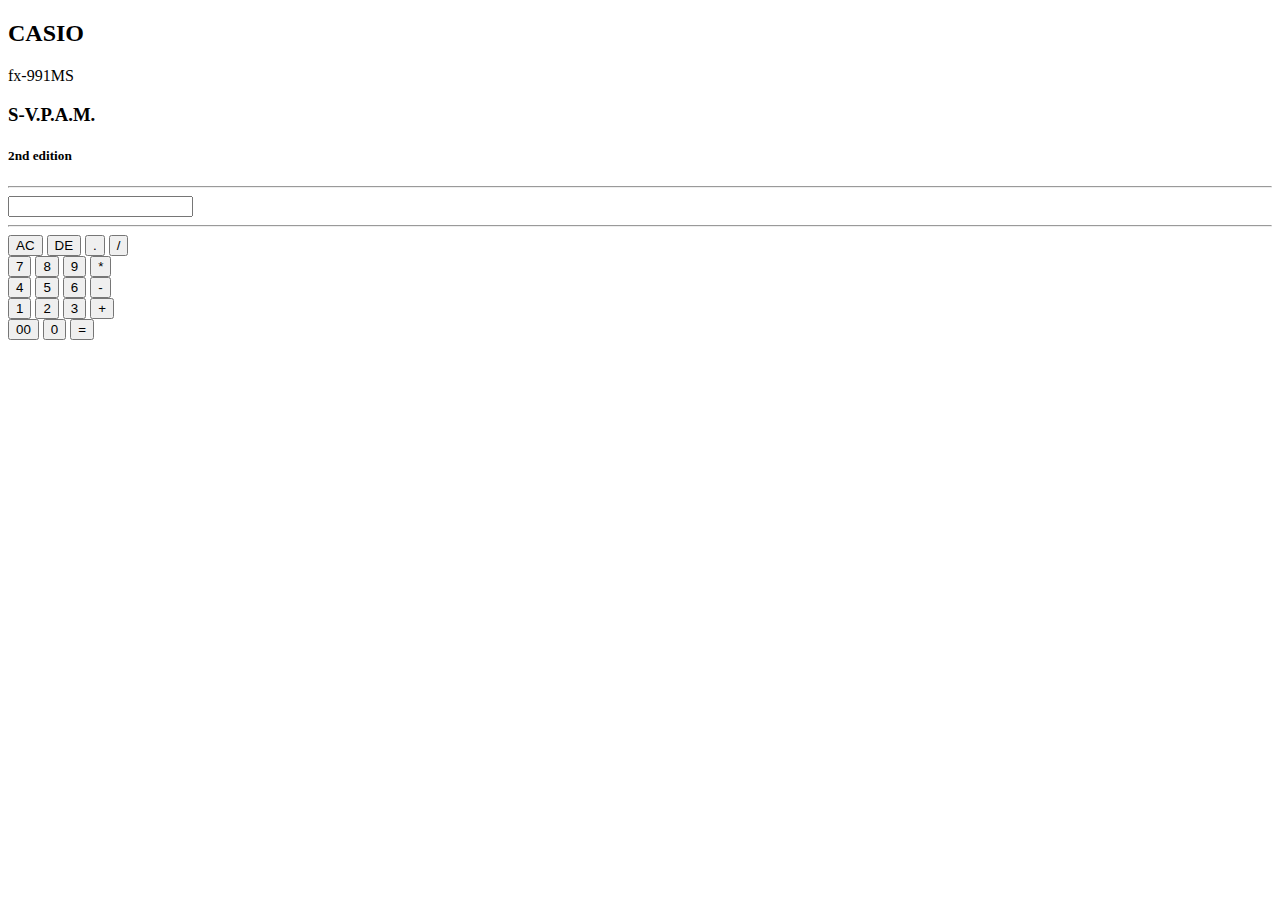
==== Calculator/index.html @ 96526991 "Create index.html" ====
<!DOCTYPE html>
<html lang="en">
<head>
    <meta charset="UTF-8">
    <meta name="viewport" content="width=device-width, initial-scale=1.0">
    <link rel="stylesheet" href="style.css">
    <title>Document</title>
</head>
<body>
    <div class="container">
        <div class="calc">
            <form>
               <div class="header-cont">
                <div id="head">
                    <h2>CASIO</h2>
                    <p>fx-991MS</p>
                    <h3>S-V.P.A.M.</h3>
                </div>     
                <h5>2nd edition </h5>
               </div>

                <div class="display">
                    <hr><input type="text" name="display"><hr>
                </div>
                
                <div>
                    <input type="button" value="AC" onclick="display.value = ''" class="operator">
                    <input type="button" value="DE" onclick="display.value = display.value.toString().slice(0,-1)"  class="operator">
                    <input type="button" value="." onclick="display.value += '.'"  class="operator">
                    <input type="button" value="/" onclick="display.value += '/'"  class="operator">
                </div>

                <div>
                    <input type="button" value="7" onclick="display.value += '7'">
                    <input type="button" value="8" onclick="display.value += '8'">
                    <input type="button" value="9" onclick="display.value += '9'">
                    <input type="button" value="*" onclick="display.value += '*'"  class="operator">
                </div>

                <div>
                    <input type="button" value="4" onclick="display.value += '4'">
                    <input type="button" value="5" onclick="display.value += '5'">
                    <input type="button" value="6" onclick="display.value += '6'">
                    <input type="button" value="-" onclick="display.value += '-'"  class="operator">
                </div>

                <div>
                    <input type="button" value="1" onclick="display.value += '1'">
                    <input type="button" value="2" onclick="display.value += '2'">
                    <input type="button" value="3" onclick="display.value += '3'">
                    <input type="button" value="+" onclick="display.value += '+'"  class="operator">
                </div>

                <div>
                    <input type="button" value="00" onclick="display.value += '00'">
                    <input type="button" value="0" onclick="display.value += '0'">
                    <input type="button" value="=" onclick="display.value = eval(display.value)" class="equal operator">
                </div>
            </form>
        </div>
    </div>
</body>
</html>
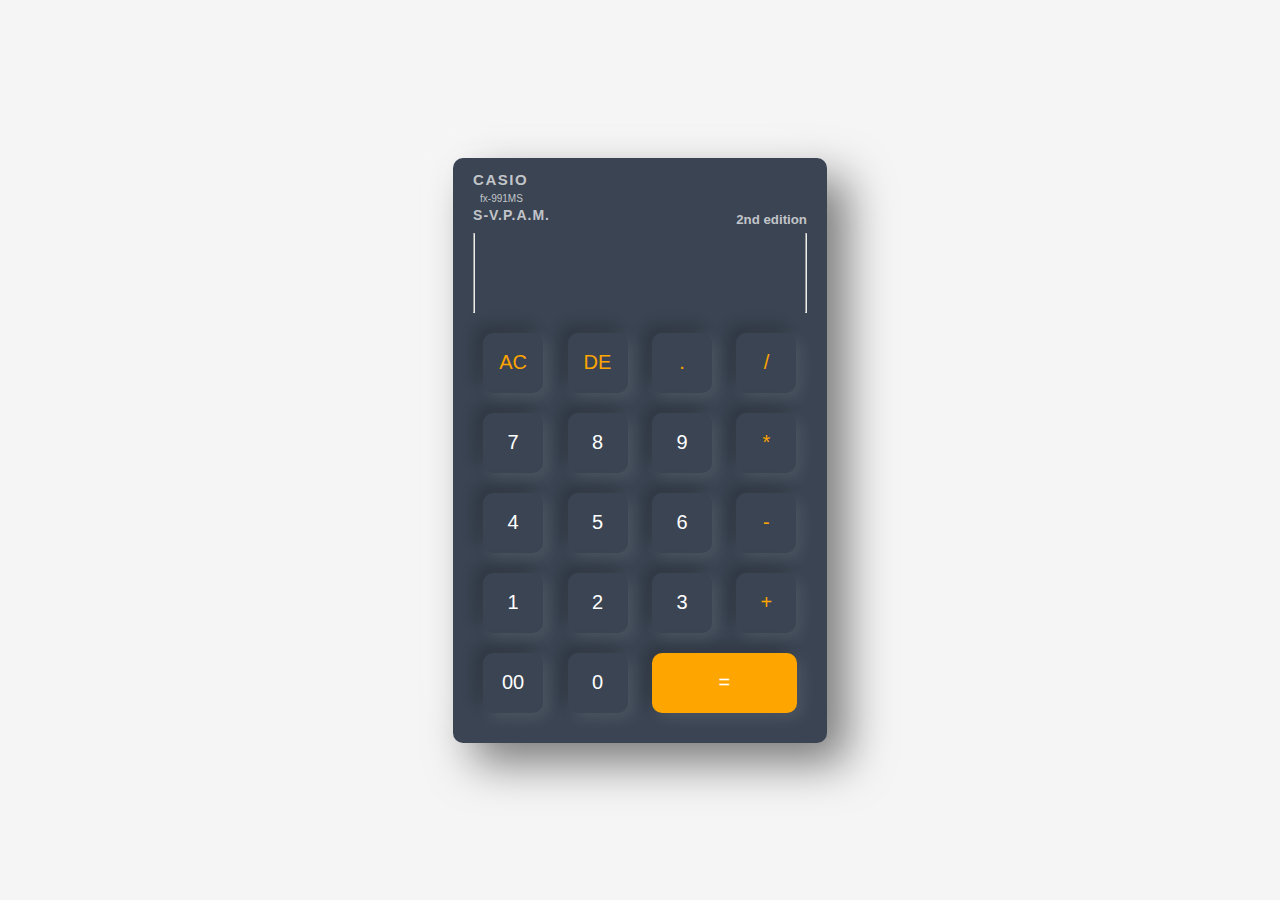
==== commit 11f42aa4: "Add files via upload" ====
--- a/Calculator/index.html
+++ b/Calculator/index.html
@@ -1,63 +1,63 @@
-<!DOCTYPE html>
-<html lang="en">
-<head>
-    <meta charset="UTF-8">
-    <meta name="viewport" content="width=device-width, initial-scale=1.0">
-    <link rel="stylesheet" href="style.css">
-    <title>Document</title>
-</head>
-<body>
-    <div class="container">
-        <div class="calc">
-            <form>
-               <div class="header-cont">
-                <div id="head">
-                    <h2>CASIO</h2>
-                    <p>fx-991MS</p>
-                    <h3>S-V.P.A.M.</h3>
-                </div>     
-                <h5>2nd edition </h5>
-               </div>
-
-                <div class="display">
-                    <hr><input type="text" name="display"><hr>
-                </div>
-                
-                <div>
-                    <input type="button" value="AC" onclick="display.value = ''" class="operator">
-                    <input type="button" value="DE" onclick="display.value = display.value.toString().slice(0,-1)"  class="operator">
-                    <input type="button" value="." onclick="display.value += '.'"  class="operator">
-                    <input type="button" value="/" onclick="display.value += '/'"  class="operator">
-                </div>
-
-                <div>
-                    <input type="button" value="7" onclick="display.value += '7'">
-                    <input type="button" value="8" onclick="display.value += '8'">
-                    <input type="button" value="9" onclick="display.value += '9'">
-                    <input type="button" value="*" onclick="display.value += '*'"  class="operator">
-                </div>
-
-                <div>
-                    <input type="button" value="4" onclick="display.value += '4'">
-                    <input type="button" value="5" onclick="display.value += '5'">
-                    <input type="button" value="6" onclick="display.value += '6'">
-                    <input type="button" value="-" onclick="display.value += '-'"  class="operator">
-                </div>
-
-                <div>
-                    <input type="button" value="1" onclick="display.value += '1'">
-                    <input type="button" value="2" onclick="display.value += '2'">
-                    <input type="button" value="3" onclick="display.value += '3'">
-                    <input type="button" value="+" onclick="display.value += '+'"  class="operator">
-                </div>
-
-                <div>
-                    <input type="button" value="00" onclick="display.value += '00'">
-                    <input type="button" value="0" onclick="display.value += '0'">
-                    <input type="button" value="=" onclick="display.value = eval(display.value)" class="equal operator">
-                </div>
-            </form>
-        </div>
-    </div>
-</body>
-</html>
+<!DOCTYPE html>
+<html lang="en">
+<head>
+    <meta charset="UTF-8">
+    <meta name="viewport" content="width=device-width, initial-scale=1.0">
+    <link rel="stylesheet" href="style.css">
+    <title>Document</title>
+</head>
+<body>
+    <div class="container">
+        <div class="calc">
+            <form>
+               <div class="header-cont">
+                <div id="head">
+                    <h2>CASIO</h2>
+                    <p>fx-991MS</p>
+                    <h3>S-V.P.A.M.</h3>
+                </div>     
+                <h5>2nd edition </h5>
+               </div>
+
+                <div class="display">
+                    <hr><input type="text" name="display"><hr>
+                </div>
+                
+                <div>
+                    <input type="button" value="AC" onclick="display.value = ''" class="operator">
+                    <input type="button" value="DE" onclick="display.value = display.value.toString().slice(0,-1)"  class="operator">
+                    <input type="button" value="." onclick="display.value += '.'"  class="operator">
+                    <input type="button" value="/" onclick="display.value += '/'"  class="operator">
+                </div>
+
+                <div>
+                    <input type="button" value="7" onclick="display.value += '7'">
+                    <input type="button" value="8" onclick="display.value += '8'">
+                    <input type="button" value="9" onclick="display.value += '9'">
+                    <input type="button" value="*" onclick="display.value += '*'"  class="operator">
+                </div>
+
+                <div>
+                    <input type="button" value="4" onclick="display.value += '4'">
+                    <input type="button" value="5" onclick="display.value += '5'">
+                    <input type="button" value="6" onclick="display.value += '6'">
+                    <input type="button" value="-" onclick="display.value += '-'"  class="operator">
+                </div>
+
+                <div>
+                    <input type="button" value="1" onclick="display.value += '1'">
+                    <input type="button" value="2" onclick="display.value += '2'">
+                    <input type="button" value="3" onclick="display.value += '3'">
+                    <input type="button" value="+" onclick="display.value += '+'"  class="operator">
+                </div>
+
+                <div>
+                    <input type="button" value="00" onclick="display.value += '00'">
+                    <input type="button" value="0" onclick="display.value += '0'">
+                    <input type="button" value="=" onclick="display.value = eval(display.value)" class="equal operator">
+                </div>
+            </form>
+        </div>
+    </div>
+</body>
+</html>--- a/Calculator/style.css
+++ b/Calculator/style.css
@@ -0,0 +1,96 @@
+*{
+    margin: 0;
+    padding: 0;
+    box-sizing: border-box;
+    font-family: 'Poppins' , sans-serif;
+}
+body{
+    background-color: rgba(0,0,0,0.3);
+}
+.container{
+    width: 100%;
+    height: 100vh;
+    background: whitesmoke;  
+    display: flex;
+    align-items: center; 
+    justify-content: center;
+
+}
+.calc{
+    /* background: rgb(58, 57, 57); */
+    background: #3a4452;
+    padding: 20px;
+    border-radius: 10px;
+    box-shadow: 20px 20px 45px rgba(0,0,0,0.5),
+    -20px -20px 45px rgba(255,255,255,0.3);
+  
+}
+.blank{
+    border:1 px solid black;
+    height:25px;
+    width:70px;
+    background-color: black;
+    margin-left: 7rem;
+    margin-right: 0px;
+}
+.header-cont{
+    display: flex;
+    justify-content: space-between;
+    /* margin-bottom: ; */
+}
+.header-cont h5{
+    align-self: flex-end;
+    color: rgba(255,255,255,0.7);
+    margin-bottom: -4px;
+}
+#head h2{
+    color: rgba(255,255,255,0.7);
+    margin:-7px 0px 5px 0px;
+    font-size: 15px;
+    letter-spacing: 1.5px;
+
+}
+#head p{
+    color: rgba(255,255,255,0.7);
+    font-size: 10px;
+    margin-left:7px;
+}
+#head h3{
+    color: rgba(255,255,255,0.7);
+    margin-top:3px;
+    font-size: 14px;
+    letter-spacing: 1px;
+}
+.calc form input{
+    border: 0;
+    outline:0;
+    width:60px;
+    height: 60px;
+    border-radius: 10px;
+    box-shadow: 5px 5px 15px rgba(255,255,255,0.1) , -8px -8px 15px rgba(0,0,0,0.2);
+    background: transparent;
+    font-size: 20px;
+    color:#fff;
+    cursor:pointer;
+    margin:10px;
+}
+form .display{
+    display:flex;
+    justify-content: flex-end;
+    margin:10px 0;
+}
+form .display input{
+    text-align: right;
+    flex:1;
+    font-size: 45px;
+    box-shadow: none;
+}
+form input.operator{
+    color: orange;
+    
+}
+form input.equal{
+    width:145px;
+    background-color: orange;
+    color: #fff;
+}